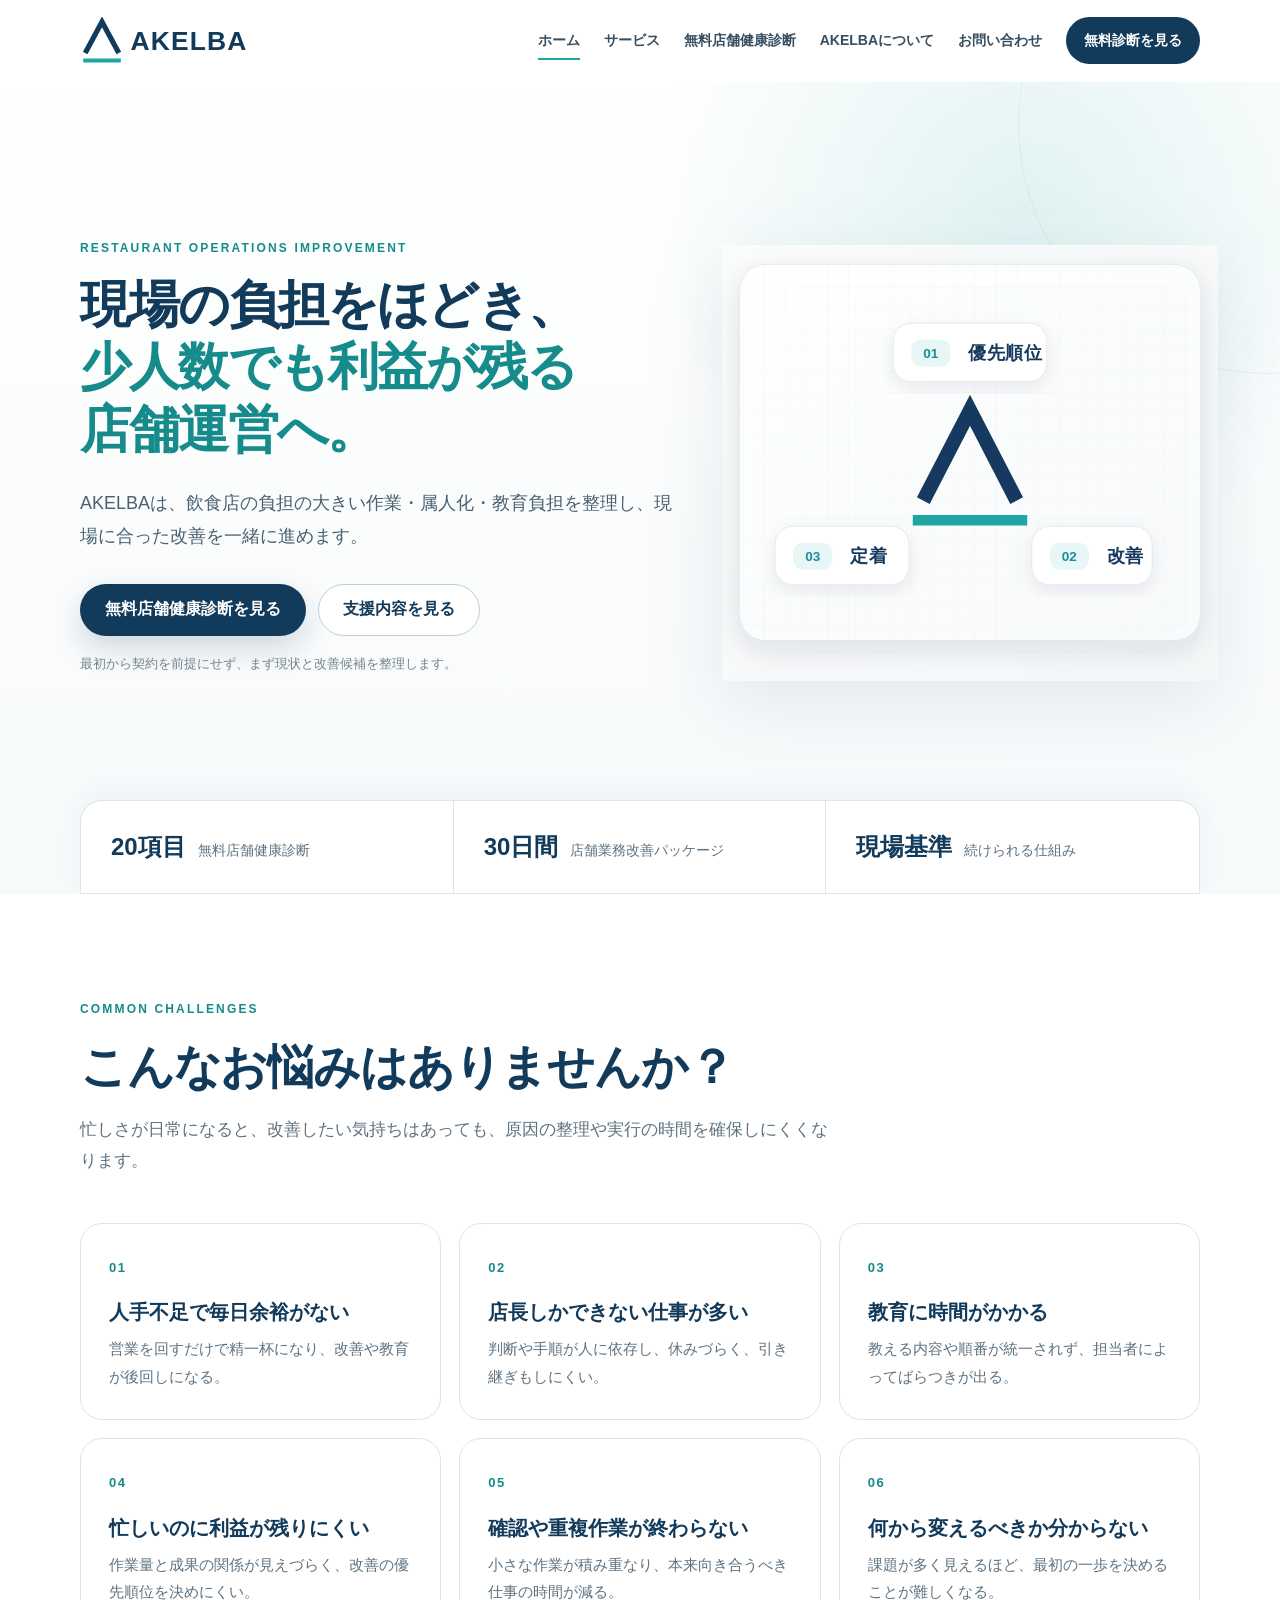
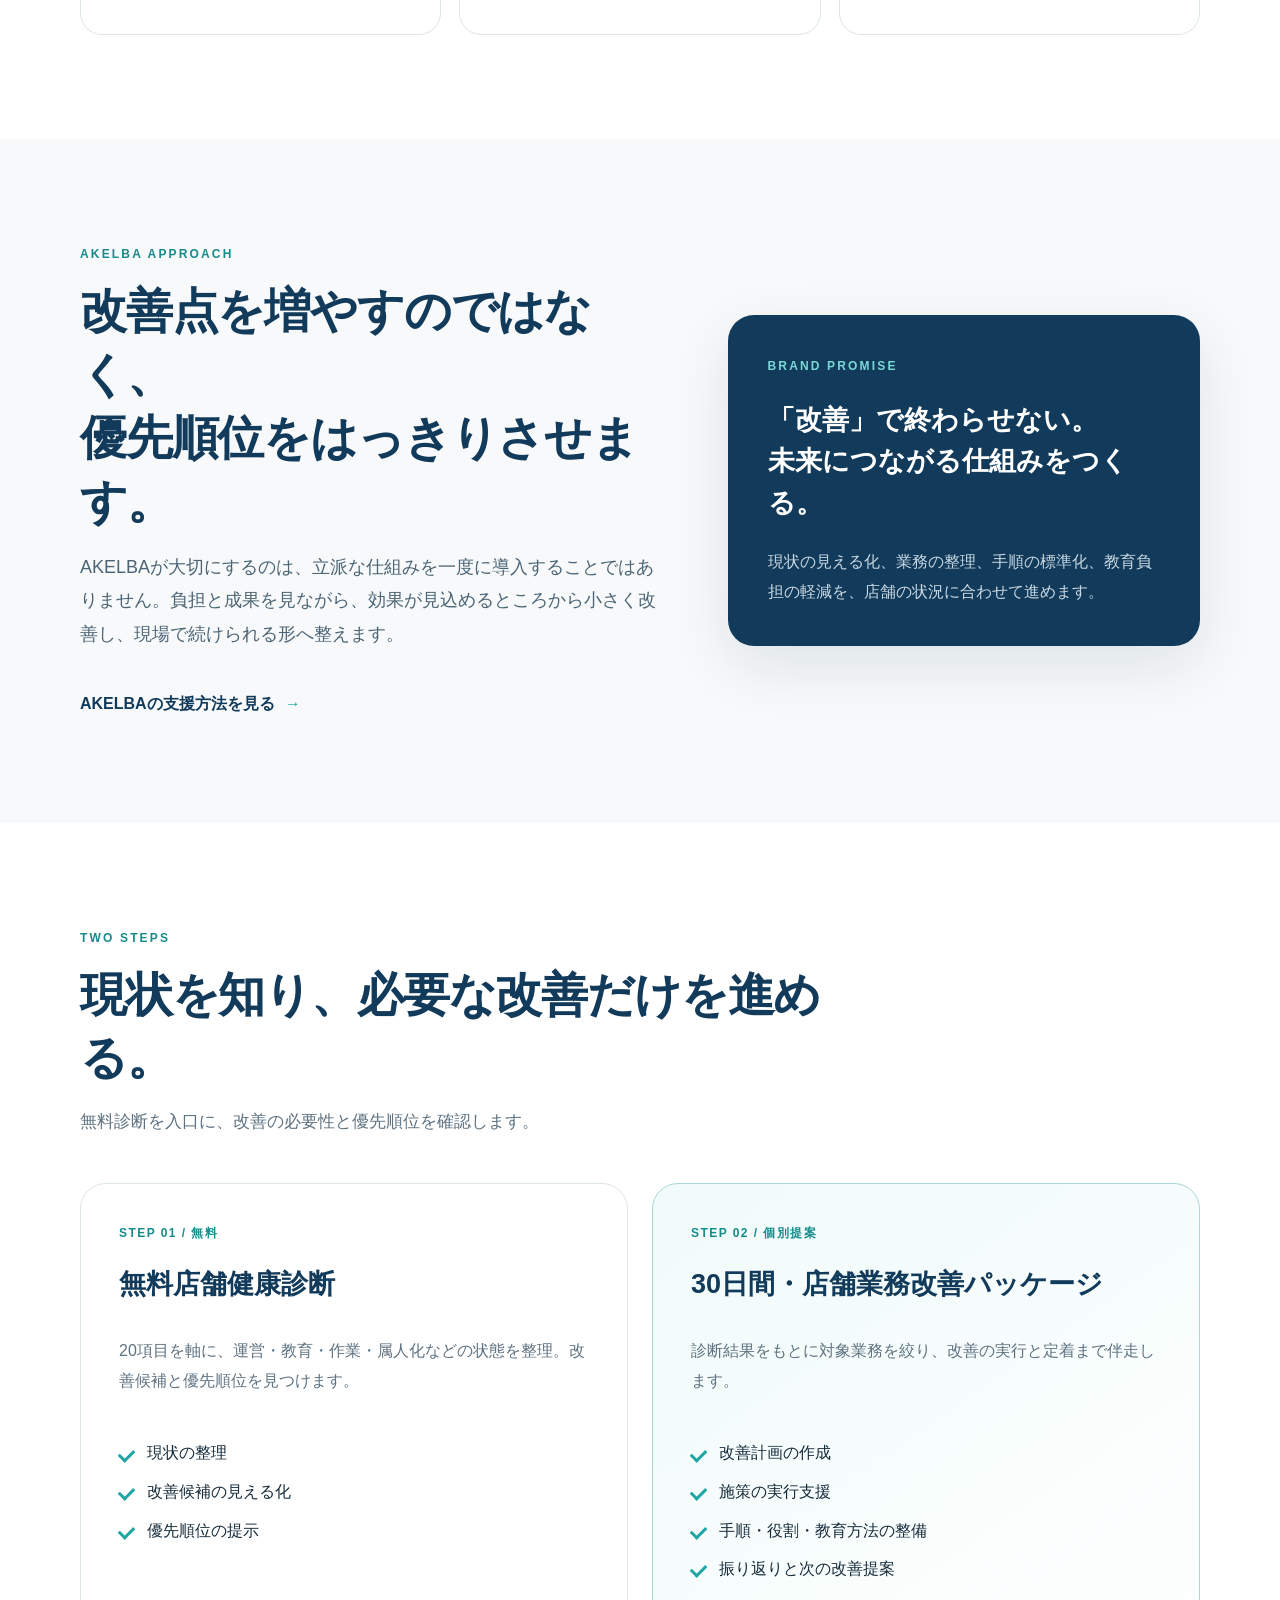
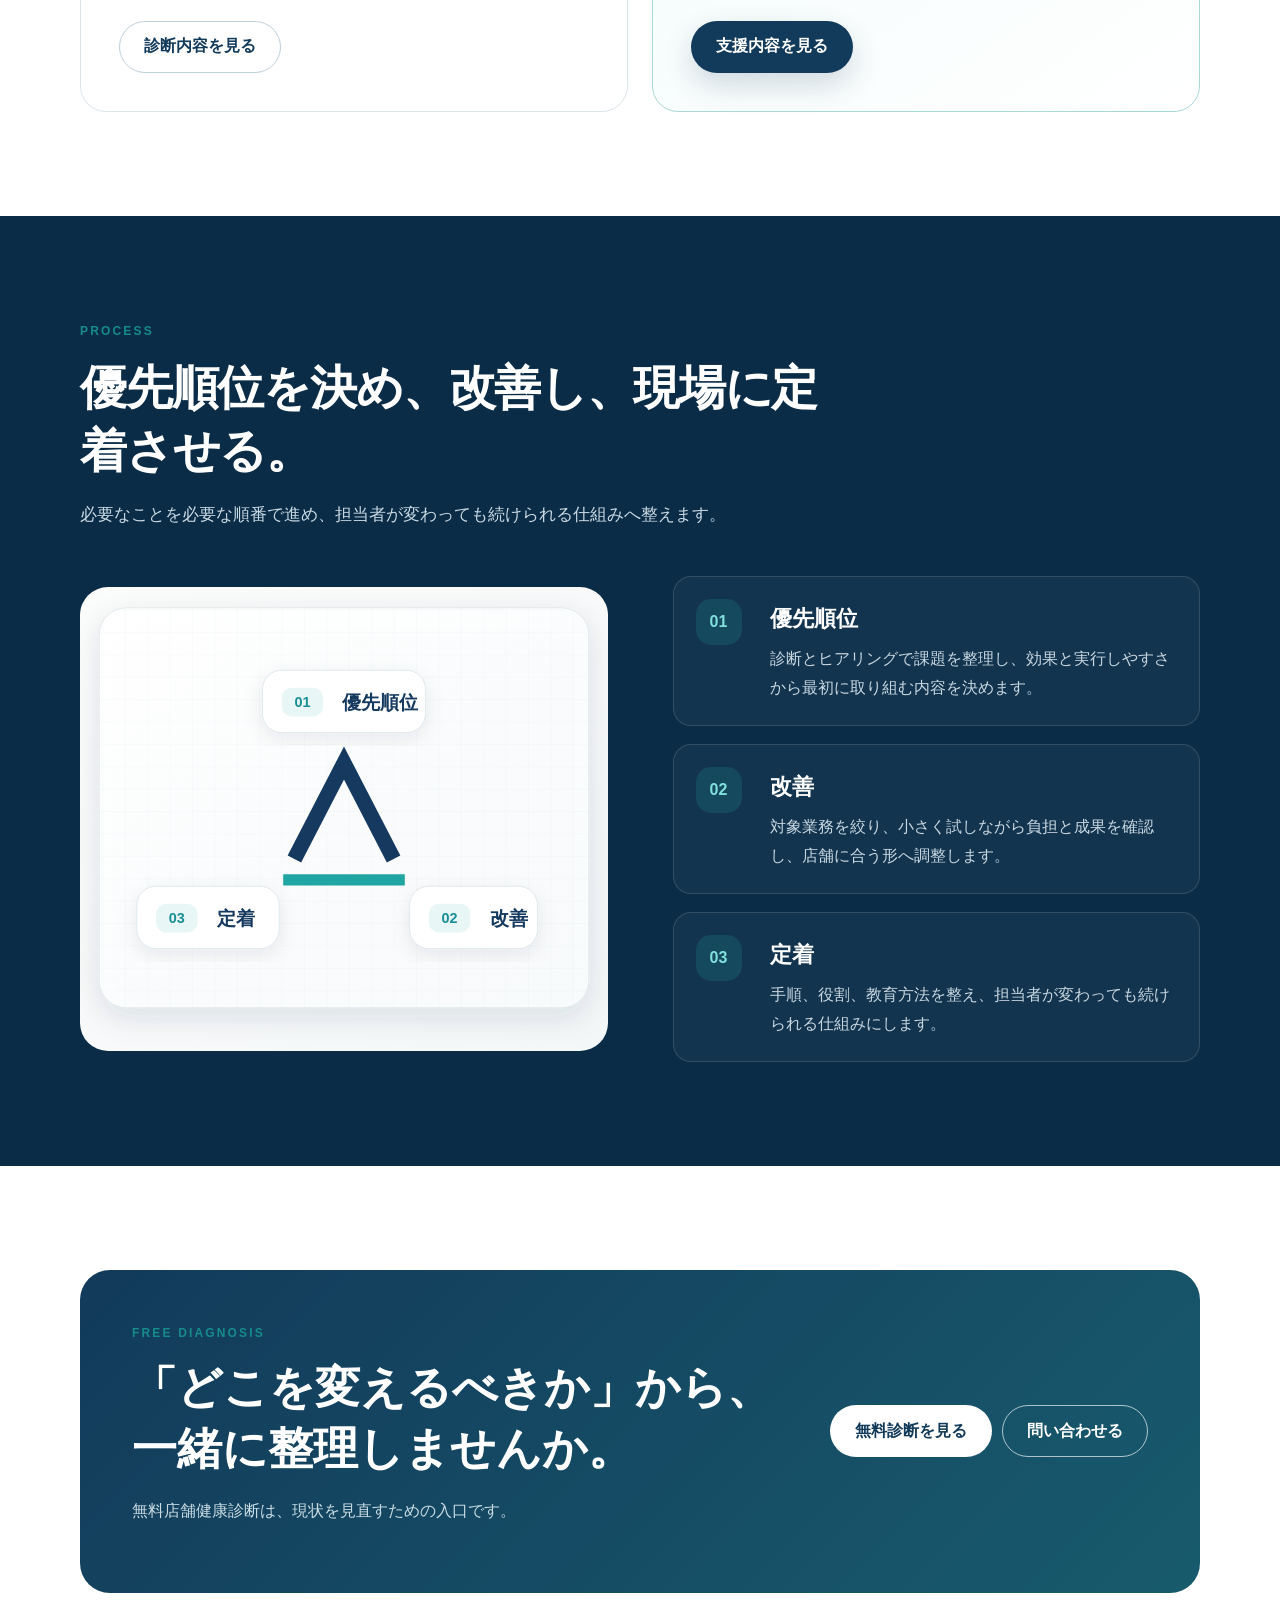
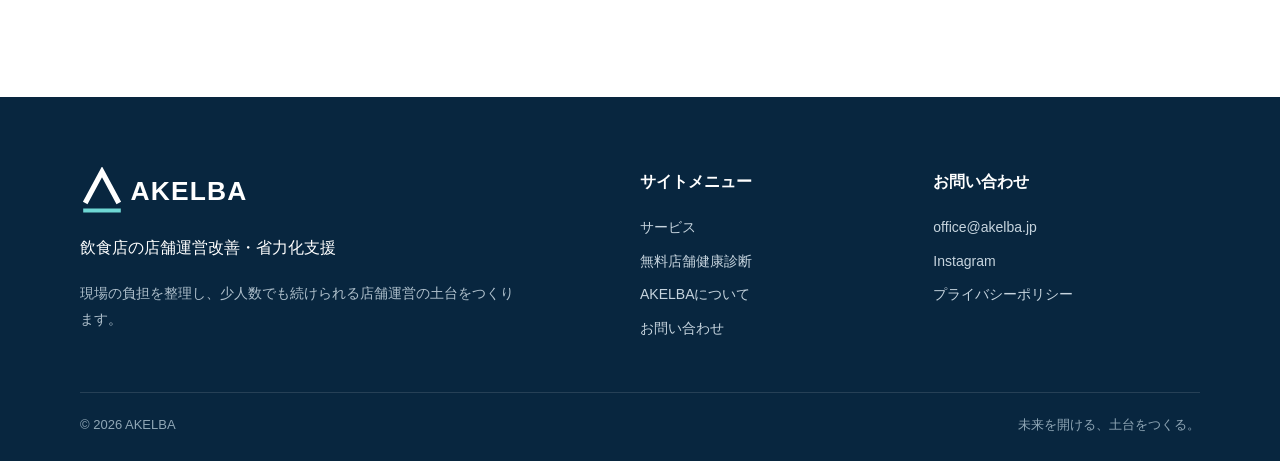
==== index.html @ a70fbacd "Add AKELBA Website Ver5.0 Commit directly to the main branch" ====
<!doctype html>
    <html lang="ja">
    <head>
      <meta charset="utf-8">
      <meta name="viewport" content="width=device-width, initial-scale=1, viewport-fit=cover">
      <title>AKELBA｜飲食店の店舗運営改善・省力化</title>
      <meta name="description" content="AKELBAは、飲食店の負担の大きい作業・属人化・教育負担を整理し、少人数でも利益が残る店舗運営づくりを支援します。">
      <meta name="theme-color" content="#123a5a">
      <meta name="format-detection" content="telephone=no">
      <link rel="canonical" href="https://akelba.jp/">
      <link rel="icon" href="assets/favicon.svg" type="image/svg+xml">
      <link rel="icon" href="assets/favicon-32.png" sizes="32x32" type="image/png">
      <link rel="apple-touch-icon" href="assets/apple-touch-icon.png">
      <link rel="manifest" href="site.webmanifest">
      <meta property="og:title" content="AKELBA｜飲食店の店舗運営改善・省力化">
      <meta property="og:description" content="AKELBAは、飲食店の負担の大きい作業・属人化・教育負担を整理し、少人数でも利益が残る店舗運営づくりを支援します。">
      <meta property="og:image" content="https://akelba.jp/assets/og-image.png">
      <meta property="og:url" content="https://akelba.jp/">
      <meta property="og:type" content="website">
      <meta property="og:site_name" content="AKELBA">
      <meta property="og:locale" content="ja_JP">
      <meta name="twitter:card" content="summary_large_image">
      <link rel="stylesheet" href="assets/styles.css">
      <script type="application/ld+json">{"@context":"https://schema.org","@type":"ProfessionalService","name":"AKELBA","url":"https://akelba.jp/","email":"office@akelba.jp","sameAs":["https://www.instagram.com/akelba.office/"],"description":"飲食店向け店舗運営改善・省力化支援","areaServed":"JP"}</script>

    </head>
    <body>
      <a class="skip-link" href="#main">本文へ移動</a>
<header class="site-header" data-header>
  <div class="container header-inner">
    <a class="brand" href="index.html" aria-label="AKELBA ホーム">
      <img class="brand-logo" src="assets/logo.svg" alt="AKELBA" width="184" height="48">
    </a>
    <button class="menu-button" type="button" aria-label="メニューを開く" aria-expanded="false" aria-controls="global-nav" data-menu-button>
      <span></span><span></span><span></span>
    </button>
    <nav id="global-nav" class="nav" aria-label="メインメニュー" data-nav>
      <a href="index.html" aria-current="page">ホーム</a><a href="service.html">サービス</a><a href="diagnosis.html">無料店舗健康診断</a><a href="about.html">AKELBAについて</a><a href="contact.html">お問い合わせ</a>
      <a class="nav-cta" href="diagnosis.html">無料診断を見る</a>
    </nav>
  </div>
</header>
      <main id="main">
        <section class="hero-home">
  <div class="container hero-grid">
    <div class="hero-copy reveal">
      <p class="eyebrow">Restaurant Operations Improvement</p>
      <h1><span class="line-dark">現場の負担をほどき、</span><span class="line-teal">少人数でも利益が残る</span><span class="line-teal">店舗運営へ。</span></h1>
      <p class="hero-lead">AKELBAは、飲食店の負担の大きい作業・属人化・教育負担を整理し、現場に合った改善を一緒に進めます。</p>
      <div class="btn-row">
        <a class="btn btn-primary" href="diagnosis.html">無料店舗健康診断を見る</a>
        <a class="btn btn-secondary" href="service.html">支援内容を見る</a>
      </div>
      <p class="micro-copy">最初から契約を前提にせず、まず現状と改善候補を整理します。</p>
    </div>
    <div class="hero-art reveal" aria-label="AKELBAの改善プロセス図">
      <div class="hero-visual-shell">
        <img class="process-visual-img hero-process-large" src="assets/process-diagram.svg" alt="AKELBAの3段階プロセス：優先順位、改善、定着" width="660" height="580">
      </div>
    </div>
  </div>
  <div class="container hero-points reveal">
    <div><strong>20項目</strong><span>無料店舗健康診断</span></div>
    <div><strong>30日間</strong><span>店舗業務改善パッケージ</span></div>
    <div><strong>現場基準</strong><span>続けられる仕組み</span></div>
  </div>
</section>
<section class="section">
  <div class="container">
    <div class="section-head reveal"><p class="eyebrow">Common Challenges</p><h2>こんなお悩みはありませんか？</h2><p>忙しさが日常になると、改善したい気持ちはあっても、原因の整理や実行の時間を確保しにくくなります。</p></div>
    <div class="issue-grid">
      <article class="issue-card reveal"><span class="issue-no">01</span><h3>人手不足で毎日余裕がない</h3><p>営業を回すだけで精一杯になり、改善や教育が後回しになる。</p></article>
      <article class="issue-card reveal"><span class="issue-no">02</span><h3>店長しかできない仕事が多い</h3><p>判断や手順が人に依存し、休みづらく、引き継ぎもしにくい。</p></article>
      <article class="issue-card reveal"><span class="issue-no">03</span><h3>教育に時間がかかる</h3><p>教える内容や順番が統一されず、担当者によってばらつきが出る。</p></article>
      <article class="issue-card reveal"><span class="issue-no">04</span><h3>忙しいのに利益が残りにくい</h3><p>作業量と成果の関係が見えづらく、改善の優先順位を決めにくい。</p></article>
      <article class="issue-card reveal"><span class="issue-no">05</span><h3>確認や重複作業が終わらない</h3><p>小さな作業が積み重なり、本来向き合うべき仕事の時間が減る。</p></article>
      <article class="issue-card reveal"><span class="issue-no">06</span><h3>何から変えるべきか分からない</h3><p>課題が多く見えるほど、最初の一歩を決めることが難しくなる。</p></article>
    </div>
  </div>
</section>
<section class="section section-soft">
  <div class="container split-feature">
    <div class="reveal">
      <p class="eyebrow">AKELBA Approach</p>
      <h2>改善点を増やすのではなく、<br>優先順位をはっきりさせます。</h2>
      <p class="body-large">AKELBAが大切にするのは、立派な仕組みを一度に導入することではありません。負担と成果を見ながら、効果が見込めるところから小さく改善し、現場で続けられる形へ整えます。</p>
      <a class="text-link" href="service.html">AKELBAの支援方法を見る <span aria-hidden="true">→</span></a>
    </div>
    <div class="principle-card reveal">
      <p class="principle-kicker">BRAND PROMISE</p>
      <blockquote>「改善」で終わらせない。<br>未来につながる仕組みをつくる。</blockquote>
      <p>現状の見える化、業務の整理、手順の標準化、教育負担の軽減を、店舗の状況に合わせて進めます。</p>
    </div>
  </div>
</section>
<section class="section">
  <div class="container">
    <div class="section-head reveal"><p class="eyebrow">Two Steps</p><h2>現状を知り、必要な改善だけを進める。</h2><p>無料診断を入口に、改善の必要性と優先順位を確認します。</p></div>
    <div class="service-cards">
      <article class="service-card reveal">
        <div class="service-label">STEP 01 / 無料</div><h3>無料店舗健康診断</h3>
        <p>20項目を軸に、運営・教育・作業・属人化などの状態を整理。改善候補と優先順位を見つけます。</p>
        <ul class="check-list"><li>現状の整理</li><li>改善候補の見える化</li><li>優先順位の提示</li></ul>
        <a class="btn btn-secondary" href="diagnosis.html">診断内容を見る</a>
      </article>
      <article class="service-card service-card-featured reveal">
        <div class="service-label">STEP 02 / 個別提案</div><h3>30日間・店舗業務改善パッケージ</h3>
        <p>診断結果をもとに対象業務を絞り、改善の実行と定着まで伴走します。</p>
        <ul class="check-list"><li>改善計画の作成</li><li>施策の実行支援</li><li>手順・役割・教育方法の整備</li><li>振り返りと次の改善提案</li></ul>
        <a class="btn btn-primary" href="service.html">支援内容を見る</a>
      </article>
    </div>
  </div>
</section>
<section class="section section-navy process-showcase-section">
  <div class="container">
    <div class="section-head section-head-light reveal"><p class="eyebrow">Process</p><h2>優先順位を決め、改善し、現場に定着させる。</h2><p>必要なことを必要な順番で進め、担当者が変わっても続けられる仕組みへ整えます。</p></div>
    <div class="process-showcase">
      <div class="process-showcase-art reveal"><img loading="lazy" src="assets/process-diagram.svg" alt="優先順位、改善、定着の3段階" width="660" height="580"></div>
      <div class="process-detail-list">
        <article class="process-detail reveal"><span>01</span><div><h3>優先順位</h3><p>診断とヒアリングで課題を整理し、効果と実行しやすさから最初に取り組む内容を決めます。</p></div></article>
        <article class="process-detail reveal"><span>02</span><div><h3>改善</h3><p>対象業務を絞り、小さく試しながら負担と成果を確認し、店舗に合う形へ調整します。</p></div></article>
        <article class="process-detail reveal"><span>03</span><div><h3>定着</h3><p>手順、役割、教育方法を整え、担当者が変わっても続けられる仕組みにします。</p></div></article>
      </div>
    </div>
  </div>
</section>
<section class="section">
  <div class="container cta-block reveal">
    <div><p class="eyebrow">Free Diagnosis</p><h2>「どこを変えるべきか」から、<br>一緒に整理しませんか。</h2><p>無料店舗健康診断は、現状を見直すための入口です。</p></div>
    <div class="cta-actions"><a class="btn btn-light" href="diagnosis.html">無料診断を見る</a><a class="btn btn-outline-light" href="contact.html">問い合わせる</a></div>
  </div>
</section>
      </main>
      <footer class="site-footer">
  <div class="container footer-grid">
    <div class="footer-brand">
      <img src="assets/logo-white.svg" alt="AKELBA" width="184" height="48">
      <p>飲食店の店舗運営改善・省力化支援</p>
      <p class="footer-note">現場の負担を整理し、少人数でも続けられる店舗運営の土台をつくります。</p>
    </div>
    <div>
      <strong>サイトメニュー</strong>
      <div class="footer-links">
        <a href="service.html">サービス</a>
        <a href="diagnosis.html">無料店舗健康診断</a>
        <a href="about.html">AKELBAについて</a>
        <a href="contact.html">お問い合わせ</a>
      </div>
    </div>
    <div>
      <strong>お問い合わせ</strong>
      <div class="footer-links">
        <a data-mail-template="general" href="mailto:office@akelba.jp">office@akelba.jp</a>
        <a data-instagram-link href="https://www.instagram.com/akelba.office/" target="_blank" rel="noopener noreferrer">Instagram</a>
        <a href="privacy.html">プライバシーポリシー</a>
      </div>
    </div>
  </div>
  <div class="container footer-bottom">
    <span>© <span data-year></span> AKELBA</span>
    <span>未来を開ける、土台をつくる。</span>
  </div>
</footer>
<script src="assets/config.js"></script>
<script src="assets/script.js" defer></script>
    </body>
    </html>
---- assets/styles.css ----
:root{
  --navy:#123a5a;--navy-2:#0a2c47;--teal:#1fa6a3;--teal-dark:#168b8b;--ink:#162b3b;--muted:#5e7281;
  --bg:#f7f9fa;--soft:#eef5f5;--line:#dbe5e9;--white:#fff;--shadow:0 20px 60px rgba(13,48,74,.10);
  --radius:26px;--container:min(1120px,calc(100% - 40px));--header:82px;
}
*{box-sizing:border-box}html{scroll-behavior:smooth;scroll-padding-top:calc(var(--header) + 18px);overflow-x:clip}body{margin:0;overflow-x:clip;color:var(--ink);background:var(--white);font-family:-apple-system,BlinkMacSystemFont,"Hiragino Sans","Yu Gothic UI","Yu Gothic",Meiryo,sans-serif;font-size:16px;line-height:1.85;-webkit-font-smoothing:antialiased;text-rendering:optimizeLegibility}img{display:block;max-width:100%;height:auto}a{color:inherit;text-decoration:none}button{font:inherit}.container{width:var(--container);margin-inline:auto}.skip-link{position:fixed;left:12px;top:-80px;z-index:9999;padding:10px 16px;background:var(--navy);color:#fff;border-radius:10px}.skip-link:focus{top:12px}.site-header{position:sticky;top:0;z-index:1000;height:var(--header);background:rgba(255,255,255,.88);backdrop-filter:blur(16px);border-bottom:1px solid transparent;transition:.25s}.site-header.is-scrolled{border-color:rgba(18,58,90,.10);box-shadow:0 8px 30px rgba(18,58,90,.06)}.header-inner{height:100%;display:flex;align-items:center;justify-content:space-between;gap:24px}.brand{display:inline-flex;align-items:center}.brand-logo{width:184px}.nav{display:flex;align-items:center;gap:24px;font-weight:700;font-size:14px}.nav>a:not(.nav-cta){position:relative;padding-block:7px;color:#354e60}.nav>a:not(.nav-cta)::after{content:"";position:absolute;left:0;right:0;bottom:0;height:2px;background:var(--teal);transform:scaleX(0);transform-origin:left;transition:.2s}.nav>a:hover::after,.nav>a[aria-current=page]::after{transform:scaleX(1)}.nav-cta{padding:11px 18px;border-radius:999px;background:var(--navy);color:#fff}.menu-button{display:none;width:46px;height:46px;border:0;background:transparent;padding:10px}.menu-button span{display:block;height:2px;background:var(--navy);margin:6px 0;transition:.25s}.hero-home{position:relative;overflow:hidden;padding:86px 0 0;background:radial-gradient(circle at 80% 15%,rgba(31,166,163,.13),transparent 30%),linear-gradient(180deg,#fff 0%,#f7fafb 100%)}.hero-home::before{content:"";position:absolute;width:500px;height:500px;border:1px solid rgba(18,58,90,.06);border-radius:50%;right:-240px;top:-210px}.hero-grid{display:grid;grid-template-columns:minmax(0,1.14fr) minmax(400px,.86fr);align-items:center;gap:50px;min-height:590px}.eyebrow{margin:0 0 14px;color:var(--teal-dark);font-size:12px;letter-spacing:.18em;text-transform:uppercase;font-weight:900}.hero-copy h1,.page-hero h1{margin:0;line-height:1.22;letter-spacing:-.035em}.hero-copy h1{font-size:clamp(42px,4vw,55px)}.hero-copy h1 span{display:block;white-space:nowrap}.line-dark{color:var(--navy)}.line-teal{color:var(--teal-dark)}.hero-lead{max-width:650px;margin:26px 0 0;color:#486173;font-size:18px}.btn-row{display:flex;align-items:center;flex-wrap:wrap;gap:12px;margin-top:30px}.btn{display:inline-flex;min-height:52px;align-items:center;justify-content:center;padding:13px 24px;border-radius:999px;border:1px solid transparent;font-weight:800;line-height:1.3;transition:transform .2s,box-shadow .2s,background .2s}.btn:hover{transform:translateY(-2px)}.btn-primary{background:var(--navy);color:#fff;box-shadow:0 12px 30px rgba(18,58,90,.18)}.btn-primary:hover{background:var(--navy-2)}.btn-secondary{background:#fff;color:var(--navy);border-color:#bed0d9}.btn-secondary:hover{border-color:var(--teal)}.btn-light{background:#fff;color:var(--navy)}.btn-outline-light{border-color:rgba(255,255,255,.65);color:#fff}.micro-copy{margin-top:16px;color:#71838f;font-size:13px}.hero-art{position:relative;display:flex;justify-content:center}.hero-visual-shell{width:100%;filter:drop-shadow(0 22px 38px rgba(18,58,90,.10))}.hero-process-large{width:100%;transform:scale(1.08)}.hero-points{position:relative;z-index:2;margin-top:42px;display:grid;grid-template-columns:repeat(3,1fr);background:#fff;border:1px solid var(--line);border-radius:22px 22px 0 0;box-shadow:0 -8px 30px rgba(18,58,90,.05)}.hero-points div{padding:24px 30px;display:flex;align-items:baseline;gap:12px;border-right:1px solid var(--line)}.hero-points div:last-child{border-right:0}.hero-points strong{color:var(--navy);font-size:24px}.hero-points span{color:var(--muted);font-size:14px}.section{padding:104px 0}.section-soft{background:var(--bg)}.section-navy{background:var(--navy-2);color:#fff}.section-teal{background:linear-gradient(135deg,#e5f5f4,#f4fbfb)}.section-head{max-width:760px;margin-bottom:46px}.section-head h2,.split-feature h2,.contact-main h2{margin:0;color:var(--navy);font-size:clamp(30px,4vw,47px);line-height:1.35;letter-spacing:-.025em}.section-head>p:last-child{margin:16px 0 0;color:var(--muted);font-size:17px}.section-head-light h2{color:#fff}.section-head-light>p:last-child{color:#c9d9e4}.issue-grid{display:grid;grid-template-columns:repeat(3,1fr);gap:18px}.issue-card,.support-card,.value-card,.result-card,.deliverable{background:#fff;border:1px solid var(--line);border-radius:22px;padding:28px;transition:.25s}.issue-card:hover,.support-card:hover,.value-card:hover,.result-card:hover,.deliverable:hover{transform:translateY(-4px);box-shadow:var(--shadow)}.issue-no,.value-card>span,.result-card>span,.deliverable>span{display:inline-flex;color:var(--teal-dark);font-weight:900;font-size:13px;letter-spacing:.12em}.issue-card h3,.support-card h3,.value-card h3,.result-card h3,.deliverable h3{margin:16px 0 8px;color:var(--navy);font-size:20px;line-height:1.5}.issue-card p,.support-card p,.value-card p,.result-card p,.deliverable p{margin:0;color:var(--muted);font-size:15px}.split-feature{display:grid;grid-template-columns:1.1fr .9fr;align-items:center;gap:70px}.body-large{font-size:18px;color:#4c6576}.text-link{display:inline-flex;gap:10px;margin-top:20px;color:var(--navy);font-weight:900}.text-link span{color:var(--teal)}.principle-card{padding:40px;border-radius:var(--radius);background:var(--navy);color:#fff;box-shadow:var(--shadow)}.principle-kicker{margin:0;color:#79d8d5;font-size:12px;letter-spacing:.18em;font-weight:900}.principle-card blockquote{margin:22px 0;font-size:27px;line-height:1.55;font-weight:850}.principle-card>p:last-child{margin:0;color:#c8d8e3}.service-cards{display:grid;grid-template-columns:1fr 1fr;gap:24px}.service-card{display:flex;flex-direction:column;padding:38px;border:1px solid var(--line);border-radius:var(--radius);background:#fff}.service-card-featured{background:linear-gradient(145deg,#f0fbfa,#fff);border-color:#a9d8d6}.service-label{color:var(--teal-dark);font-weight:900;font-size:12px;letter-spacing:.12em}.service-card h3{margin:16px 0 10px;color:var(--navy);font-size:27px}.service-card p{color:var(--muted)}.service-card .btn{align-self:flex-start;margin-top:auto}.check-list{list-style:none;padding:0;margin:18px 0 28px}.check-list li{position:relative;padding-left:28px;margin:9px 0}.check-list li::before{content:"";position:absolute;left:0;top:.65em;width:12px;height:7px;border-left:3px solid var(--teal);border-bottom:3px solid var(--teal);transform:rotate(-45deg)}.process-showcase{display:grid;grid-template-columns:1fr 1fr;align-items:center;gap:65px}.process-showcase-art img{border-radius:28px}.process-detail-list{display:grid;gap:18px}.process-detail{display:grid;grid-template-columns:56px 1fr;gap:18px;padding:22px;border:1px solid rgba(255,255,255,.13);border-radius:18px;background:rgba(255,255,255,.04)}.process-detail>span{display:grid;place-items:center;width:46px;height:46px;border-radius:15px;background:rgba(31,166,163,.18);color:#81dfdc;font-weight:900}.process-detail h3{margin:0 0 4px;font-size:22px}.process-detail p{margin:0;color:#c7d7e2}.cta-block{display:flex;align-items:center;justify-content:space-between;gap:40px;padding:52px;border-radius:30px;background:linear-gradient(135deg,var(--navy),#185b6d);color:#fff}.cta-block h2{margin:0;font-size:clamp(28px,4vw,45px);line-height:1.35}.cta-block p:last-child{color:#c9dce4}.cta-actions{display:flex;gap:10px;flex-shrink:0}.page-hero{padding:86px 0;background:radial-gradient(circle at 85% 30%,rgba(31,166,163,.14),transparent 27%),linear-gradient(180deg,#fff,#f6f9fa)}.page-hero-inner{display:grid;grid-template-columns:1.15fr .85fr;align-items:center;gap:60px;min-height:340px}.page-hero h1{color:var(--navy);font-size:clamp(42px,6vw,68px)}.page-hero p:not(.eyebrow){max-width:720px;color:var(--muted);font-size:18px}.page-symbol{justify-self:end;width:240px;opacity:.95}.value-list{display:grid;gap:10px}.value-list>div{display:grid;grid-template-columns:50px 1fr;gap:18px;padding:20px 0;border-bottom:1px solid var(--line)}.value-list b{color:var(--teal-dark)}.value-list span{display:grid}.value-list small{margin-top:3px;color:var(--muted);font-size:14px}.package-process-visual{max-width:650px;margin:0 auto 30px}.timeline{max-width:850px;margin:auto}.timeline-item{position:relative;display:grid;grid-template-columns:140px 1fr;gap:34px;padding:30px 0;border-bottom:1px solid var(--line)}.timeline-item>span{color:var(--teal-dark);font-weight:900;font-size:13px;letter-spacing:.08em}.timeline-item h3{margin:0 0 6px;color:var(--navy);font-size:24px}.timeline-item p{margin:0;color:var(--muted)}.support-grid,.value-cards{display:grid;grid-template-columns:repeat(3,1fr);gap:18px}.deliverable-grid,.result-grid{display:grid;grid-template-columns:repeat(3,1fr);gap:18px}.diagnosis-score{justify-self:end;width:300px;height:300px;border-radius:50%;display:grid;place-content:center;text-align:center;background:linear-gradient(145deg,#fff,#eaf6f5);border:1px solid #cbe3e3;box-shadow:var(--shadow)}.diagnosis-score span{font-size:92px;font-weight:900;line-height:1;color:var(--navy)}.diagnosis-score strong{color:var(--teal-dark);letter-spacing:.18em;line-height:1.35}.diagnosis-score small{margin-top:10px;color:var(--muted)}.diagnosis-areas{display:grid;grid-template-columns:1fr 1fr;gap:18px}.diagnosis-area{display:grid;grid-template-columns:56px 1fr;gap:16px;padding:26px;border-radius:22px;background:#fff;border:1px solid var(--line)}.diagnosis-area>span{display:grid;place-items:center;width:50px;height:50px;border-radius:16px;background:#e8f6f5;color:var(--teal-dark);font-weight:900}.diagnosis-area h3{margin:0 0 6px;color:var(--navy)}.diagnosis-area p{margin:0;color:var(--muted)}.flow-grid{display:grid;grid-template-columns:repeat(4,1fr);gap:16px}.flow-card{padding:28px;border-radius:22px;background:rgba(255,255,255,.06);border:1px solid rgba(255,255,255,.13)}.flow-card span{color:#7ddbd8;font-weight:900}.flow-card h3{margin:14px 0 7px}.flow-card p{margin:0;color:#c9d9e3;font-size:15px}.faq-list{max-width:880px;margin:auto}.faq-list details{border-bottom:1px solid var(--line);padding:0}.faq-list summary{cursor:pointer;list-style:none;padding:24px 52px 24px 0;color:var(--navy);font-weight:850;font-size:18px;position:relative}.faq-list summary::-webkit-details-marker{display:none}.faq-list summary::after{content:"＋";position:absolute;right:8px;top:22px;color:var(--teal);font-size:24px}.faq-list details[open] summary::after{content:"−"}.faq-list details p{margin:0 0 24px;color:var(--muted)}.center-actions{display:flex;justify-content:center;gap:12px;flex-wrap:wrap;margin-top:46px}.brand-statement{justify-self:end;padding:44px;border-radius:28px;background:var(--navy);color:#fff;text-align:center;box-shadow:var(--shadow)}.brand-statement span{display:block;font-size:48px;font-weight:900;letter-spacing:.08em}.brand-statement small{color:#8cdfdc}.story-visual{display:grid;gap:12px}.story-visual>div{padding:22px 26px;border:1px solid var(--line);border-radius:18px;background:#fff}.story-visual strong{display:block;color:var(--navy);font-size:24px}.story-visual span{color:var(--muted)}.philosophy-grid{display:grid;grid-template-columns:repeat(3,1fr);gap:18px}.philosophy-card{padding:36px;border-radius:24px;background:#fff;border:1px solid var(--line)}.philosophy-card p{margin:0;color:var(--teal-dark);font-size:12px;font-weight:900;letter-spacing:.17em}.philosophy-card h3{margin:18px 0 0;color:var(--navy);font-size:24px;line-height:1.6}.contact-layout{display:grid;grid-template-columns:1fr 1fr;gap:50px}.contact-main{padding:42px;border-radius:28px;background:linear-gradient(145deg,#edf9f8,#fff);border:1px solid #cde5e4}.contact-note{margin-top:20px;padding:14px 16px;border-radius:12px;background:#fff;color:var(--muted);font-size:14px}.contact-options{display:grid;gap:14px}.contact-option{display:grid;grid-template-columns:52px 1fr;gap:18px;padding:24px;border:1px solid var(--line);border-radius:20px}.contact-option>span{display:grid;place-items:center;width:46px;height:46px;border-radius:15px;background:#edf7f7;color:var(--teal-dark);font-weight:900}.contact-option h3{margin:0 0 4px;color:var(--navy)}.contact-option p{margin:0;color:var(--muted);font-size:14px}.contact-option a{display:inline-block;margin-top:8px;color:var(--teal-dark);font-weight:900;overflow-wrap:anywhere}.info-grid{display:grid;grid-template-columns:repeat(4,1fr);gap:14px}.info-grid>div{padding:24px;border-radius:18px;background:#fff;border:1px solid var(--line);color:var(--navy);font-weight:800;text-align:center}.response-note{text-align:center;color:var(--muted);margin-top:24px}.legal{max-width:850px}.legal>p:first-child{font-size:17px}.legal h2{margin:44px 0 8px;color:var(--navy);font-size:22px}.legal p{color:#4e6474}.legal a{color:var(--teal-dark);font-weight:800}.legal-date{margin-top:42px}.site-footer{padding:70px 0 24px;background:#08263f;color:#fff}.footer-grid{display:grid;grid-template-columns:1.5fr .7fr .8fr;gap:60px}.footer-brand img{width:184px}.footer-brand>p{margin:18px 0 0}.footer-note{color:#aebfcb;font-size:14px;max-width:440px}.footer-links{display:grid;gap:8px;margin-top:18px;color:#c6d4de;font-size:14px}.footer-links a:hover{color:#78d8d4}.footer-bottom{display:flex;justify-content:space-between;gap:20px;margin-top:50px;padding-top:20px;border-top:1px solid rgba(255,255,255,.12);color:#8fa6b5;font-size:13px}.reveal{opacity:0;transform:translateY(22px);transition:opacity .7s ease,transform .7s ease}.reveal.is-visible{opacity:1;transform:none}:focus-visible{outline:3px solid rgba(31,166,163,.55);outline-offset:4px}
@media(max-width:960px){:root{--header:72px}.menu-button{display:block;position:relative;z-index:1002}.nav{position:fixed;inset:0 0 auto auto;width:min(88vw,390px);height:100dvh;padding:100px 28px 40px;background:#fff;box-shadow:-20px 0 50px rgba(13,48,74,.15);display:flex;flex-direction:column;align-items:stretch;gap:4px;opacity:0;visibility:hidden;pointer-events:none;clip-path:inset(0 0 0 100%);transition:opacity .25s,clip-path .3s,visibility .3s;z-index:1001}.nav.is-open{opacity:1;visibility:visible;pointer-events:auto;clip-path:inset(0)}.nav>a{padding:14px 8px!important;font-size:16px}.nav-cta{text-align:center;margin-top:14px}.menu-button.is-open span:nth-child(1){transform:translateY(8px) rotate(45deg)}.menu-button.is-open span:nth-child(2){opacity:0}.menu-button.is-open span:nth-child(3){transform:translateY(-8px) rotate(-45deg)}body.menu-open{overflow:hidden}.hero-grid,.split-feature,.process-showcase,.page-hero-inner,.contact-layout{grid-template-columns:1fr}.hero-grid{gap:12px;min-height:auto}.hero-art{order:2}.hero-copy{order:1}.hero-home{padding-top:58px}.hero-visual-shell{max-width:680px;margin-inline:auto}.hero-points{margin-top:10px}.issue-grid,.support-grid,.value-cards{grid-template-columns:repeat(2,1fr)}.flow-grid,.info-grid{grid-template-columns:repeat(2,1fr)}.page-symbol,.diagnosis-score,.brand-statement{justify-self:center}.page-hero-inner{min-height:auto}.footer-grid{grid-template-columns:1.4fr 1fr;gap:40px}.footer-brand{grid-column:1/-1}.cta-block{align-items:flex-start;flex-direction:column}.cta-actions{flex-wrap:wrap}.section{padding:82px 0}}
@media(max-width:640px){:root{--container:min(100% - 28px,1120px);--radius:22px}.brand-logo{width:158px}.hero-home{padding-top:44px}.hero-copy h1{font-size:34px;line-height:1.34}.hero-lead{font-size:16px;margin-top:20px}.btn-row{align-items:stretch}.btn-row .btn{width:100%}.hero-art{margin-inline:-14px;overflow:clip;contain:paint}.hero-visual-shell{width:100%;max-width:none;margin:0;transform:scale(1.24)}.hero-process-large{transform:none}.hero-points{grid-template-columns:1fr;border-radius:18px;margin-top:0}.hero-points div{border-right:0;border-bottom:1px solid var(--line);padding:16px 20px}.hero-points div:last-child{border-bottom:0}.hero-points strong{font-size:21px}.section{padding:68px 0}.section-head{margin-bottom:32px}.section-head h2,.split-feature h2,.contact-main h2{font-size:31px}.issue-grid,.support-grid,.value-cards,.deliverable-grid,.result-grid,.service-cards,.diagnosis-areas,.philosophy-grid,.flow-grid,.info-grid{grid-template-columns:1fr}.issue-card,.support-card,.value-card,.result-card,.deliverable{padding:23px}.split-feature{gap:36px}.principle-card{padding:28px}.principle-card blockquote{font-size:22px}.service-card{padding:28px}.process-showcase{gap:34px}.process-showcase-art{margin-inline:-6px}.process-detail{grid-template-columns:48px 1fr;padding:18px;gap:12px}.cta-block{padding:30px 24px}.cta-actions{width:100%}.cta-actions .btn{width:100%}.page-hero{padding:58px 0}.page-hero h1{font-size:39px}.page-hero p:not(.eyebrow){font-size:16px}.page-symbol{width:170px}.timeline-item{grid-template-columns:1fr;gap:4px;padding:24px 0}.diagnosis-score{width:230px;height:230px}.diagnosis-score span{font-size:70px}.brand-statement{width:100%;padding:34px}.brand-statement span{font-size:39px}.contact-main{padding:28px}.info-grid>div{text-align:left;padding:19px}.footer-grid{grid-template-columns:1fr}.footer-brand{grid-column:auto}.footer-bottom{flex-direction:column}.site-footer{padding-top:55px}.legal h2{margin-top:34px}}
@media(prefers-reduced-motion:reduce){html{scroll-behavior:auto}.reveal{opacity:1;transform:none;transition:none}.btn,.site-header,.nav,.menu-button span{transition:none}}
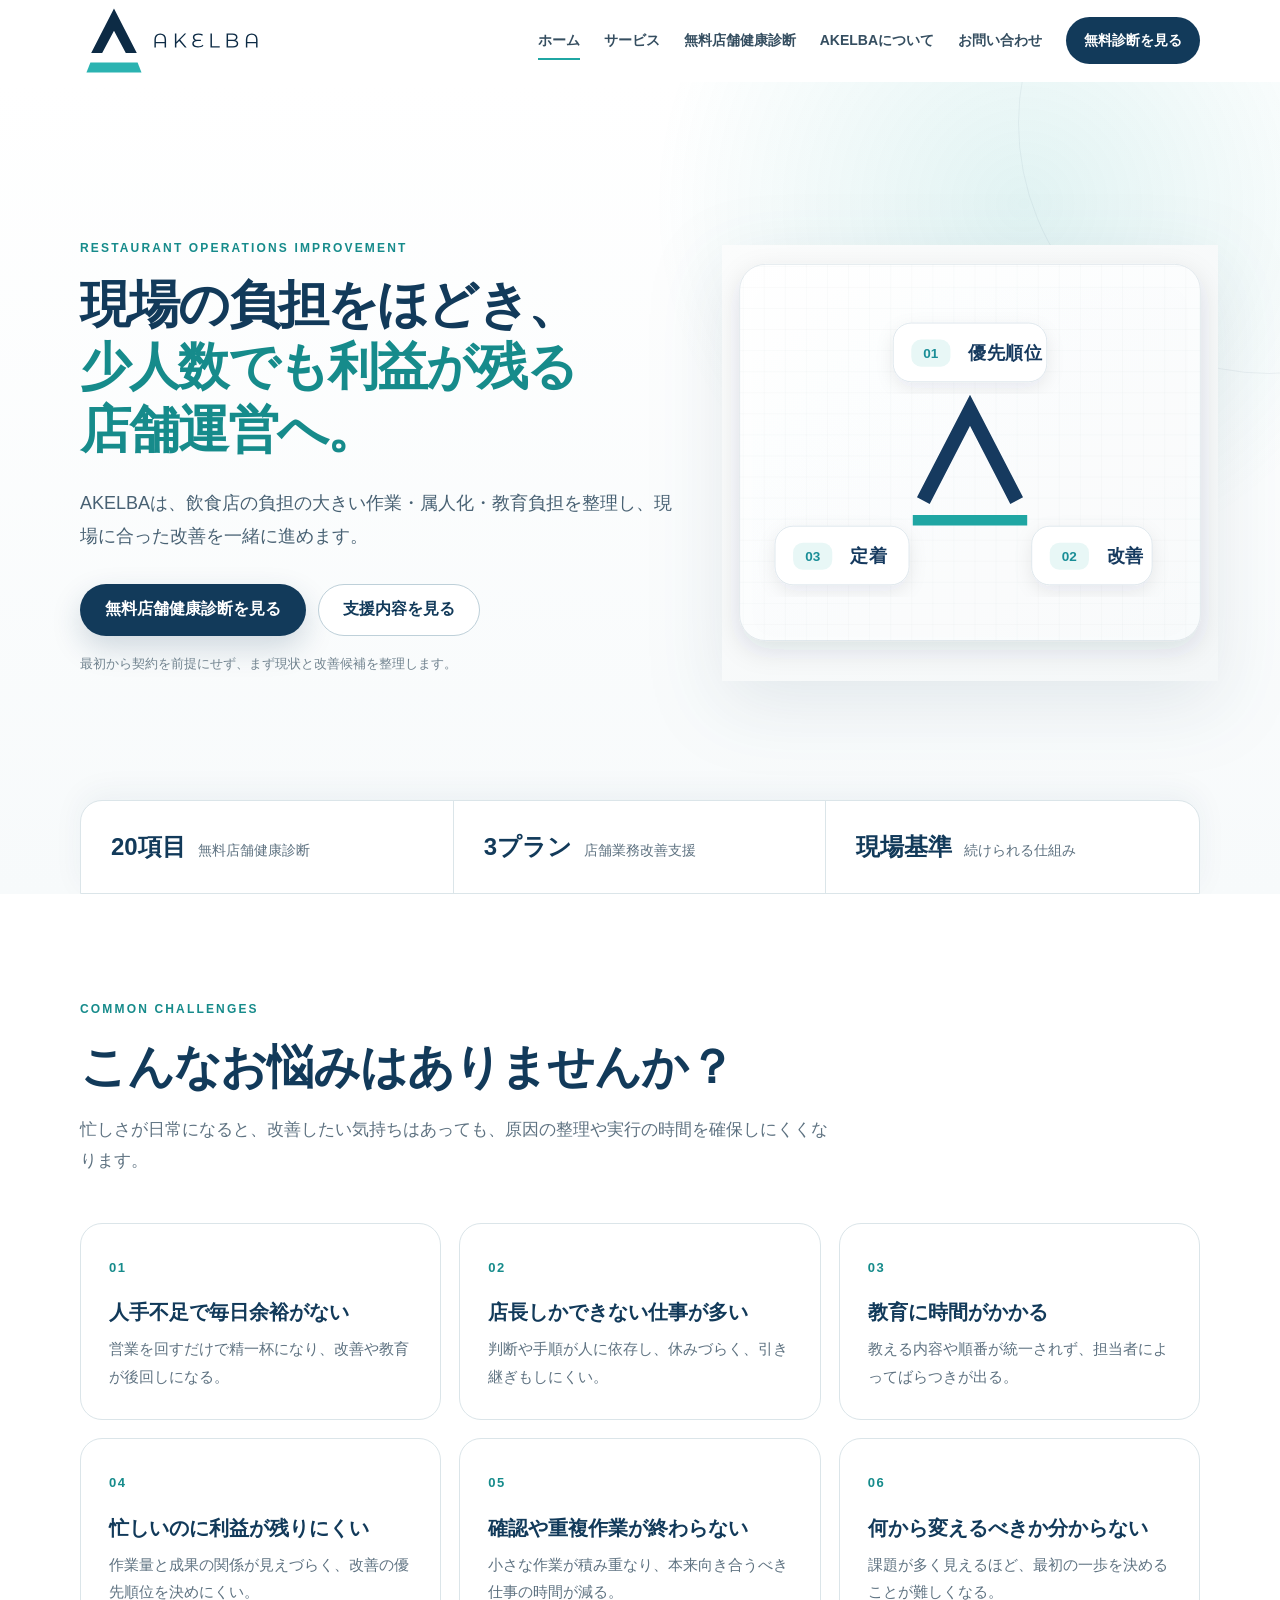
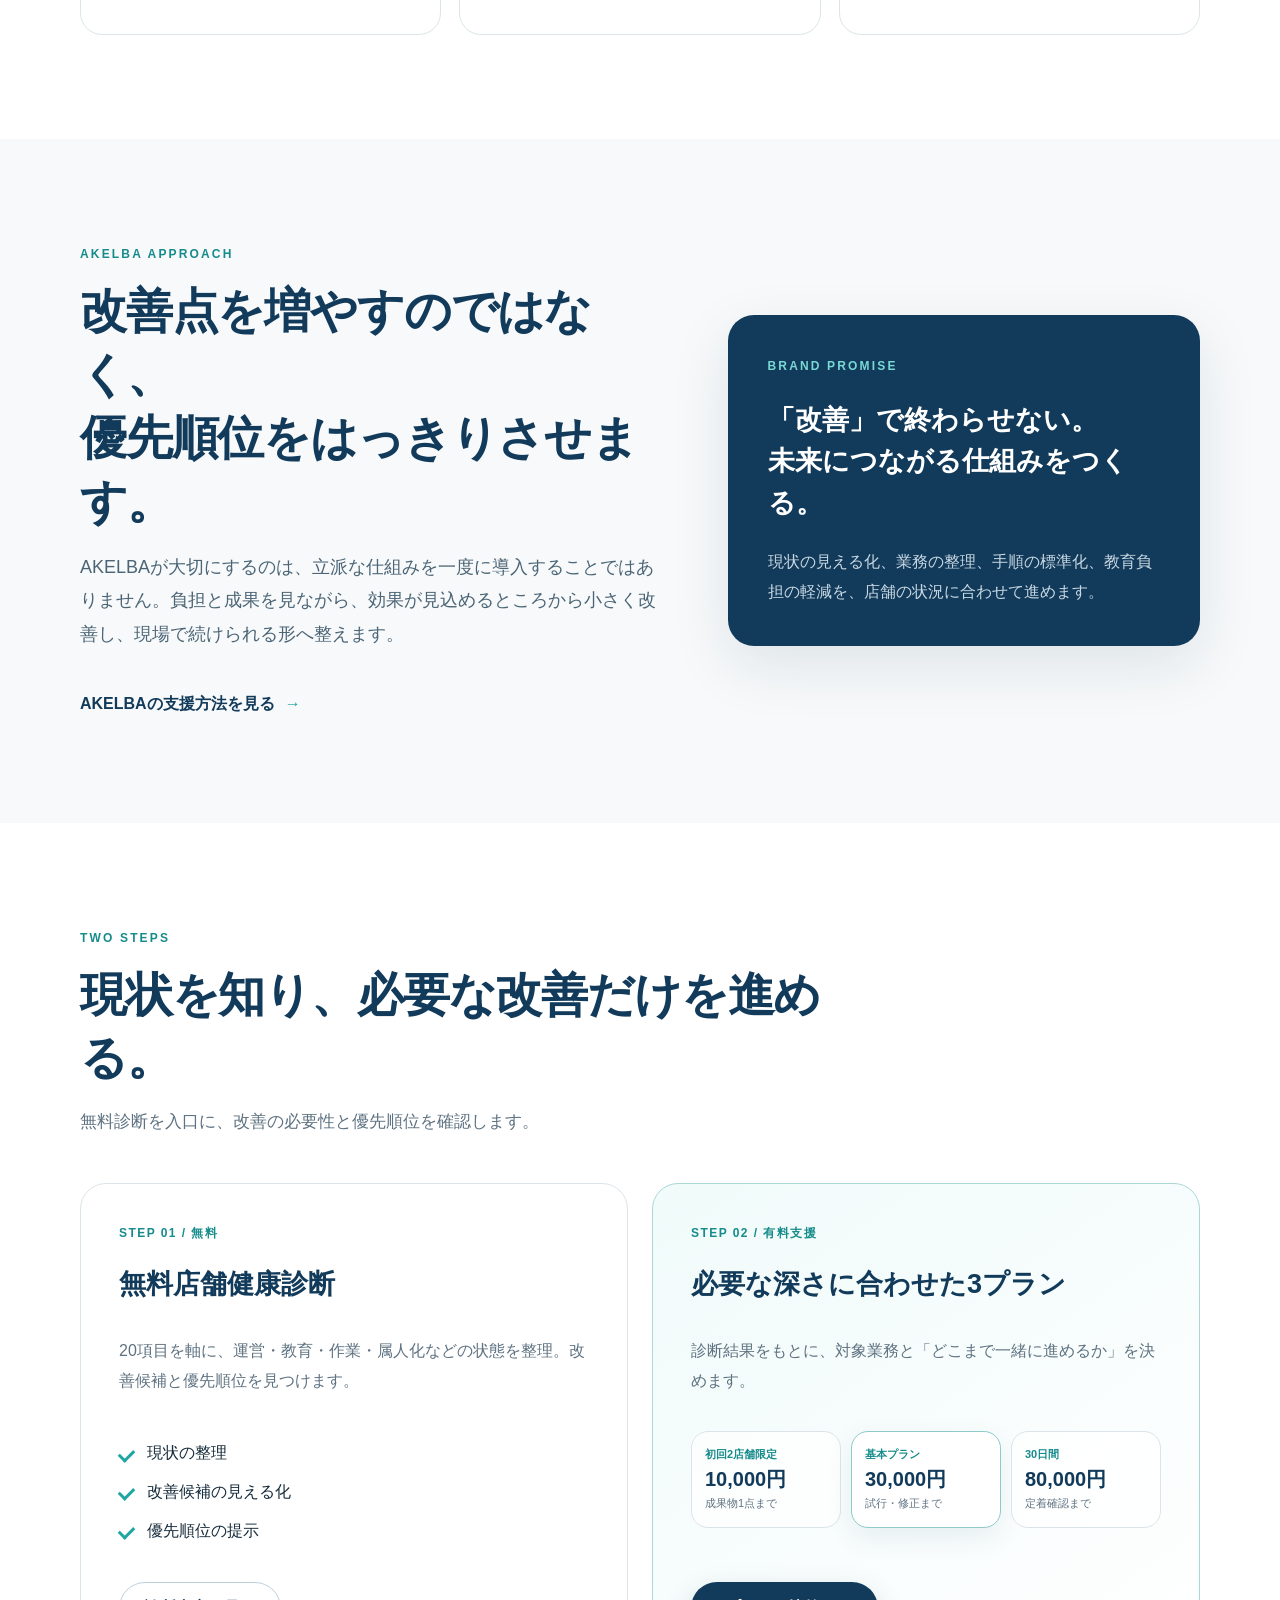
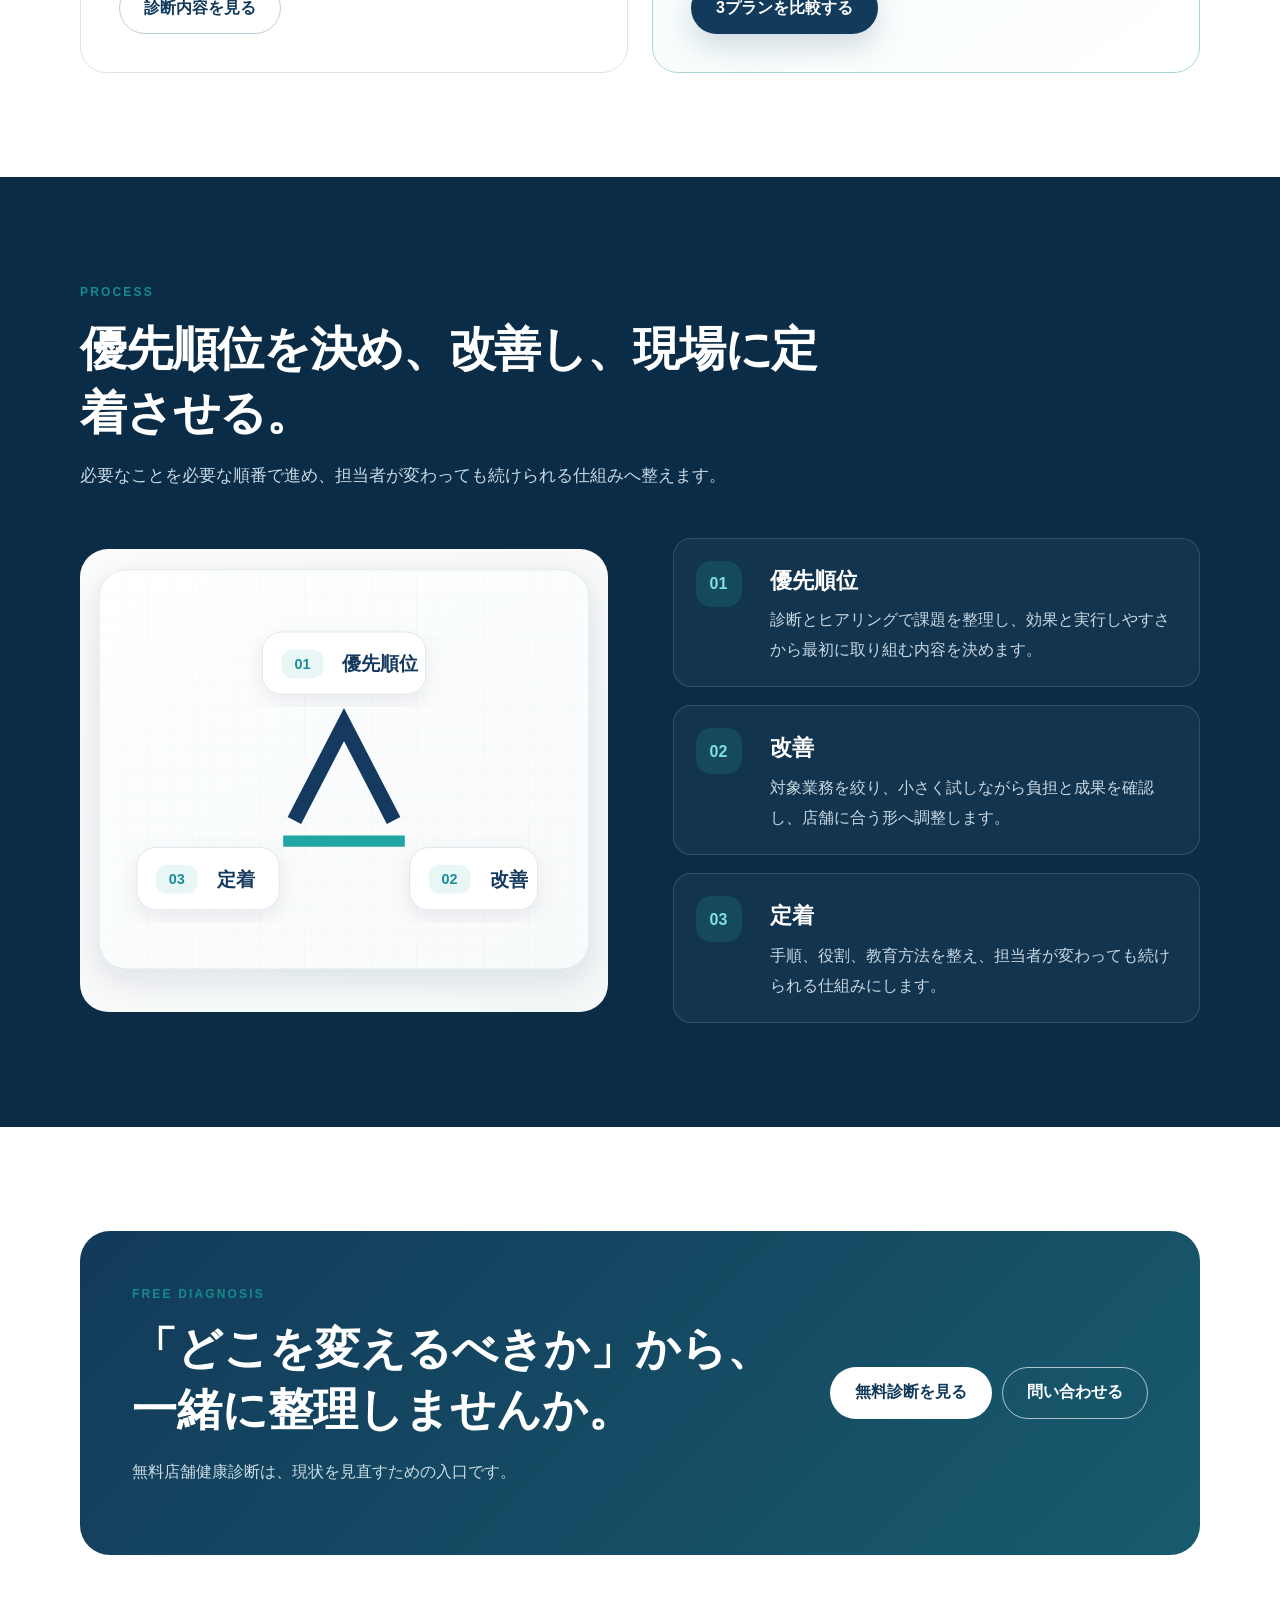
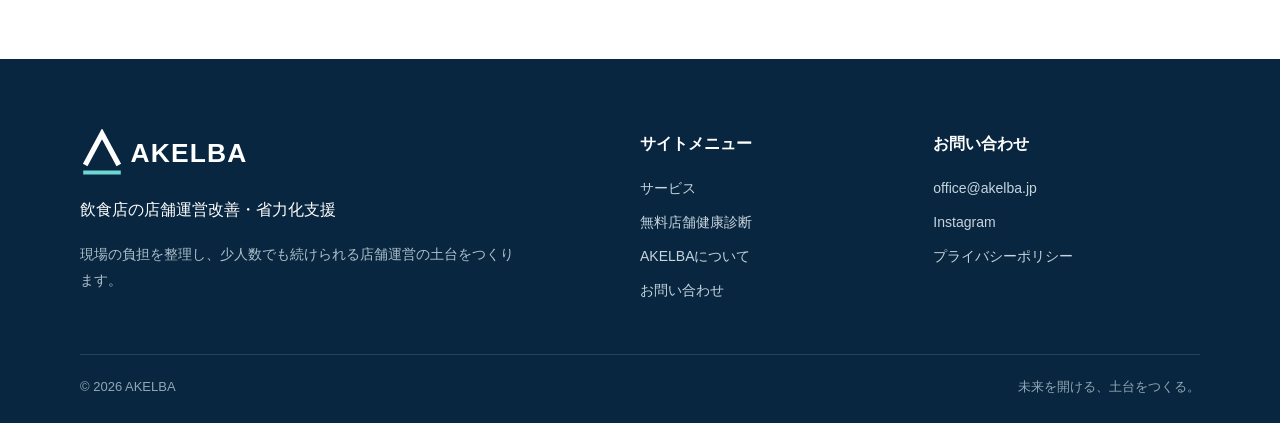
==== commit 6a73babf: "Show three service plans on homepage" ====
--- a/index.html
+++ b/index.html
@@ -1,4 +1,4 @@
-    <!doctype html>
+    <!DOCTYPE html>
     <html lang="ja">
     <head>
       <meta charset="utf-8">
@@ -21,6 +21,7 @@
       <meta property="og:locale" content="ja_JP">
       <meta name="twitter:card" content="summary_large_image">
       <link rel="stylesheet" href="assets/styles.css">
+      <link rel="stylesheet" href="assets/pricing.css">
       <script type="application/ld+json">{"@context":"https://schema.org","@type":"ProfessionalService","name":"AKELBA","url":"https://akelba.jp/","email":"office@akelba.jp","sameAs":["https://www.instagram.com/akelba.office/"],"description":"飲食店向け店舗運営改善・省力化支援","areaServed":"JP"}</script>
 
     </head>
@@ -53,7 +54,7 @@
       </div>
       <p class="micro-copy">最初から契約を前提にせず、まず現状と改善候補を整理します。</p>
     </div>
-    <div class="hero-art reveal" aria-label="AKELBAの改善プロセス図">
+    <div class="hero-art reveal">
       <div class="hero-visual-shell">
         <img class="process-visual-img hero-process-large" src="assets/process-diagram.svg" alt="AKELBAの3段階プロセス：優先順位、改善、定着" width="660" height="580">
       </div>
@@ -61,7 +62,7 @@
   </div>
   <div class="container hero-points reveal">
     <div><strong>20項目</strong><span>無料店舗健康診断</span></div>
-    <div><strong>30日間</strong><span>店舗業務改善パッケージ</span></div>
+    <div><strong>3プラン</strong><span>店舗業務改善支援</span></div>
     <div><strong>現場基準</strong><span>続けられる仕組み</span></div>
   </div>
 </section>
@@ -104,10 +105,14 @@
         <a class="btn btn-secondary" href="diagnosis.html">診断内容を見る</a>
       </article>
       <article class="service-card service-card-featured reveal">
-        <div class="service-label">STEP 02 / 個別提案</div><h3>30日間・店舗業務改善パッケージ</h3>
-        <p>診断結果をもとに対象業務を絞り、改善の実行と定着まで伴走します。</p>
-        <ul class="check-list"><li>改善計画の作成</li><li>施策の実行支援</li><li>手順・役割・教育方法の整備</li><li>振り返りと次の改善提案</li></ul>
-        <a class="btn btn-primary" href="service.html">支援内容を見る</a>
+        <div class="service-label">STEP 02 / 有料支援</div><h3>必要な深さに合わせた3プラン</h3>
+        <p>診断結果をもとに、対象業務と「どこまで一緒に進めるか」を決めます。</p>
+        <div class="mini-plan-grid" role="group" aria-label="店舗業務改善支援の3プラン">
+          <div class="mini-plan"><span>初回2店舗限定</span><strong>10,000円</strong><small>成果物1点まで</small></div>
+          <div class="mini-plan mini-plan-featured"><span>基本プラン</span><strong>30,000円</strong><small>試行・修正まで</small></div>
+          <div class="mini-plan"><span>30日間</span><strong>80,000円</strong><small>定着確認まで</small></div>
+        </div>
+        <a class="btn btn-primary" href="service.html#plans">3プランを比較する</a>
       </article>
     </div>
   </div>
@@ -165,4 +170,4 @@
 <script src="assets/config.js"></script>
 <script src="assets/script.js" defer></script>
     </body>
-    </html>+    </html>
--- a/assets/pricing.css
+++ b/assets/pricing.css
@@ -0,0 +1,374 @@
+.mini-plan-grid {
+  display: grid;
+  grid-template-columns: repeat(3, minmax(0, 1fr));
+  gap: 10px;
+  margin: 20px 0 28px;
+}
+
+.mini-plan {
+  display: grid;
+  align-content: start;
+  gap: 3px;
+  min-width: 0;
+  padding: 15px 13px;
+  border: 1px solid var(--line);
+  border-radius: 17px;
+  background: rgba(255, 255, 255, .76);
+}
+
+.mini-plan-featured {
+  border-color: #8fcac8;
+  background: #fff;
+  box-shadow: 0 10px 28px rgba(18, 58, 90, .08);
+}
+
+.mini-plan span,
+.mini-plan small {
+  color: var(--muted);
+  font-size: 11px;
+  line-height: 1.45;
+}
+
+.mini-plan span {
+  color: var(--teal-dark);
+  font-weight: 900;
+}
+
+.mini-plan strong {
+  color: var(--navy);
+  font-size: 20px;
+  line-height: 1.35;
+  white-space: nowrap;
+}
+
+.plans-section {
+  overflow: hidden;
+}
+
+.plan-grid {
+  display: grid;
+  grid-template-columns: repeat(3, minmax(0, 1fr));
+  align-items: stretch;
+  gap: 20px;
+}
+
+.plan-card {
+  position: relative;
+  display: flex;
+  flex-direction: column;
+  min-width: 0;
+  padding: 32px 28px 28px;
+  border: 1px solid var(--line);
+  border-radius: var(--radius);
+  background: #fff;
+  box-shadow: 0 14px 40px rgba(13, 48, 74, .06);
+}
+
+.plan-card-featured {
+  border-color: #86c8c5;
+  background: linear-gradient(160deg, #eefaf9 0%, #fff 38%);
+  box-shadow: 0 22px 54px rgba(13, 48, 74, .12);
+}
+
+.plan-card-monitor {
+  background: linear-gradient(160deg, #f7fbfc 0%, #fff 42%);
+}
+
+.plan-badge {
+  align-self: flex-start;
+  margin-bottom: 18px;
+  padding: 6px 11px;
+  border-radius: 999px;
+  background: #e6f5f4;
+  color: var(--teal-dark);
+  font-size: 11px;
+  font-weight: 900;
+  line-height: 1.3;
+}
+
+.plan-card-featured .plan-badge {
+  background: var(--navy);
+  color: #fff;
+}
+
+.plan-kicker {
+  margin: 0 0 7px;
+  color: var(--teal-dark);
+  font-size: 11px;
+  font-weight: 900;
+  letter-spacing: .15em;
+}
+
+.plan-card h3 {
+  margin: 0;
+  color: var(--navy);
+  font-size: 28px;
+  line-height: 1.4;
+}
+
+.plan-fit {
+  min-height: 56px;
+  margin: 12px 0 0;
+  color: var(--muted);
+  font-size: 14px;
+  line-height: 1.7;
+}
+
+.plan-price {
+  display: flex;
+  align-items: baseline;
+  gap: 4px;
+  margin: 19px 0 0;
+  color: var(--navy);
+  line-height: 1;
+}
+
+.plan-price strong {
+  font-size: clamp(35px, 3.4vw, 46px);
+  letter-spacing: -.035em;
+}
+
+.plan-price span {
+  font-weight: 900;
+}
+
+.plan-price-note {
+  margin: 8px 0 22px;
+  color: #71838f;
+  font-size: 12px;
+}
+
+.plan-facts {
+  margin: 0;
+  border-top: 1px solid var(--line);
+}
+
+.plan-facts div {
+  display: grid;
+  grid-template-columns: 90px 1fr;
+  gap: 10px;
+  padding: 10px 0;
+  border-bottom: 1px solid var(--line);
+}
+
+.plan-facts dt,
+.plan-facts dd {
+  margin: 0;
+  font-size: 13px;
+  line-height: 1.55;
+}
+
+.plan-facts dt {
+  color: var(--muted);
+}
+
+.plan-facts dd {
+  color: var(--navy);
+  font-weight: 850;
+}
+
+.plan-includes {
+  margin-bottom: 18px;
+  font-size: 14px;
+}
+
+.plan-details {
+  margin: 0 0 24px;
+  border-top: 1px solid var(--line);
+  border-bottom: 1px solid var(--line);
+}
+
+.plan-details summary {
+  position: relative;
+  cursor: pointer;
+  list-style: none;
+  padding: 14px 34px 14px 0;
+  color: var(--navy);
+  font-size: 13px;
+  font-weight: 900;
+}
+
+.plan-details summary::-webkit-details-marker {
+  display: none;
+}
+
+.plan-details summary::after {
+  content: "＋";
+  position: absolute;
+  right: 3px;
+  color: var(--teal-dark);
+  font-size: 18px;
+}
+
+.plan-details[open] summary::after {
+  content: "−";
+}
+
+.plan-details div {
+  padding: 0 0 6px;
+}
+
+.plan-details p {
+  margin: 0 0 12px;
+  color: var(--muted);
+  font-size: 13px;
+  line-height: 1.75;
+}
+
+.plan-details strong {
+  color: var(--ink);
+}
+
+.plan-card > .btn {
+  width: 100%;
+  margin-top: auto;
+}
+
+.price-note {
+  max-width: 960px;
+  margin: 24px auto 0;
+  color: var(--muted);
+  font-size: 13px;
+  text-align: center;
+}
+
+.guide-grid {
+  display: grid;
+  grid-template-columns: repeat(3, minmax(0, 1fr));
+  gap: 18px;
+}
+
+.guide-card {
+  padding: 28px;
+  border: 1px solid var(--line);
+  border-radius: 22px;
+  background: #fff;
+}
+
+.guide-card span {
+  color: var(--teal-dark);
+  font-size: 13px;
+  font-weight: 900;
+}
+
+.guide-card h3 {
+  margin: 13px 0 8px;
+  color: var(--navy);
+  font-size: 21px;
+  line-height: 1.5;
+}
+
+.guide-card p {
+  margin: 0;
+  color: var(--muted);
+  font-size: 14px;
+}
+
+.plan-flow-grid {
+  display: grid;
+  grid-template-columns: repeat(4, minmax(0, 1fr));
+  gap: 16px;
+}
+
+.exclusion-list {
+  display: grid;
+  gap: 0;
+  margin: 0;
+  padding: 0;
+  list-style: none;
+  border-top: 1px solid var(--line);
+}
+
+.exclusion-list li {
+  position: relative;
+  padding: 15px 0 15px 30px;
+  border-bottom: 1px solid var(--line);
+  color: var(--muted);
+}
+
+.exclusion-list li::before {
+  content: "—";
+  position: absolute;
+  left: 3px;
+  color: var(--teal-dark);
+  font-weight: 900;
+}
+
+@media (max-width: 960px) {
+  .plan-grid {
+    grid-template-columns: 1fr;
+    max-width: 720px;
+    margin-inline: auto;
+  }
+
+  .plan-card h3 br {
+    display: none;
+  }
+
+  .plan-fit {
+    min-height: auto;
+  }
+
+  .plan-price strong {
+    font-size: 44px;
+  }
+
+  .guide-grid {
+    grid-template-columns: 1fr;
+  }
+
+  .plan-flow-grid {
+    grid-template-columns: repeat(2, minmax(0, 1fr));
+  }
+}
+
+@media (max-width: 640px) {
+  .mini-plan-grid {
+    grid-template-columns: 1fr;
+  }
+
+  .mini-plan {
+    grid-template-columns: 1fr auto;
+    align-items: baseline;
+  }
+
+  .mini-plan small {
+    grid-column: 1 / -1;
+  }
+
+  .plan-card {
+    padding: 26px 22px 24px;
+  }
+
+  .plan-card h3 {
+    font-size: 25px;
+  }
+
+  .plan-price strong {
+    font-size: 40px;
+  }
+
+  .plan-facts div {
+    grid-template-columns: 82px 1fr;
+  }
+
+  .guide-card {
+    padding: 23px;
+  }
+
+  .plan-flow-grid {
+    grid-template-columns: 1fr;
+  }
+
+  .price-note {
+    text-align: left;
+  }
+}
+
+@media (prefers-reduced-motion: reduce) {
+  .plan-card,
+  .guide-card,
+  .mini-plan {
+    transition: none;
+  }
+}
